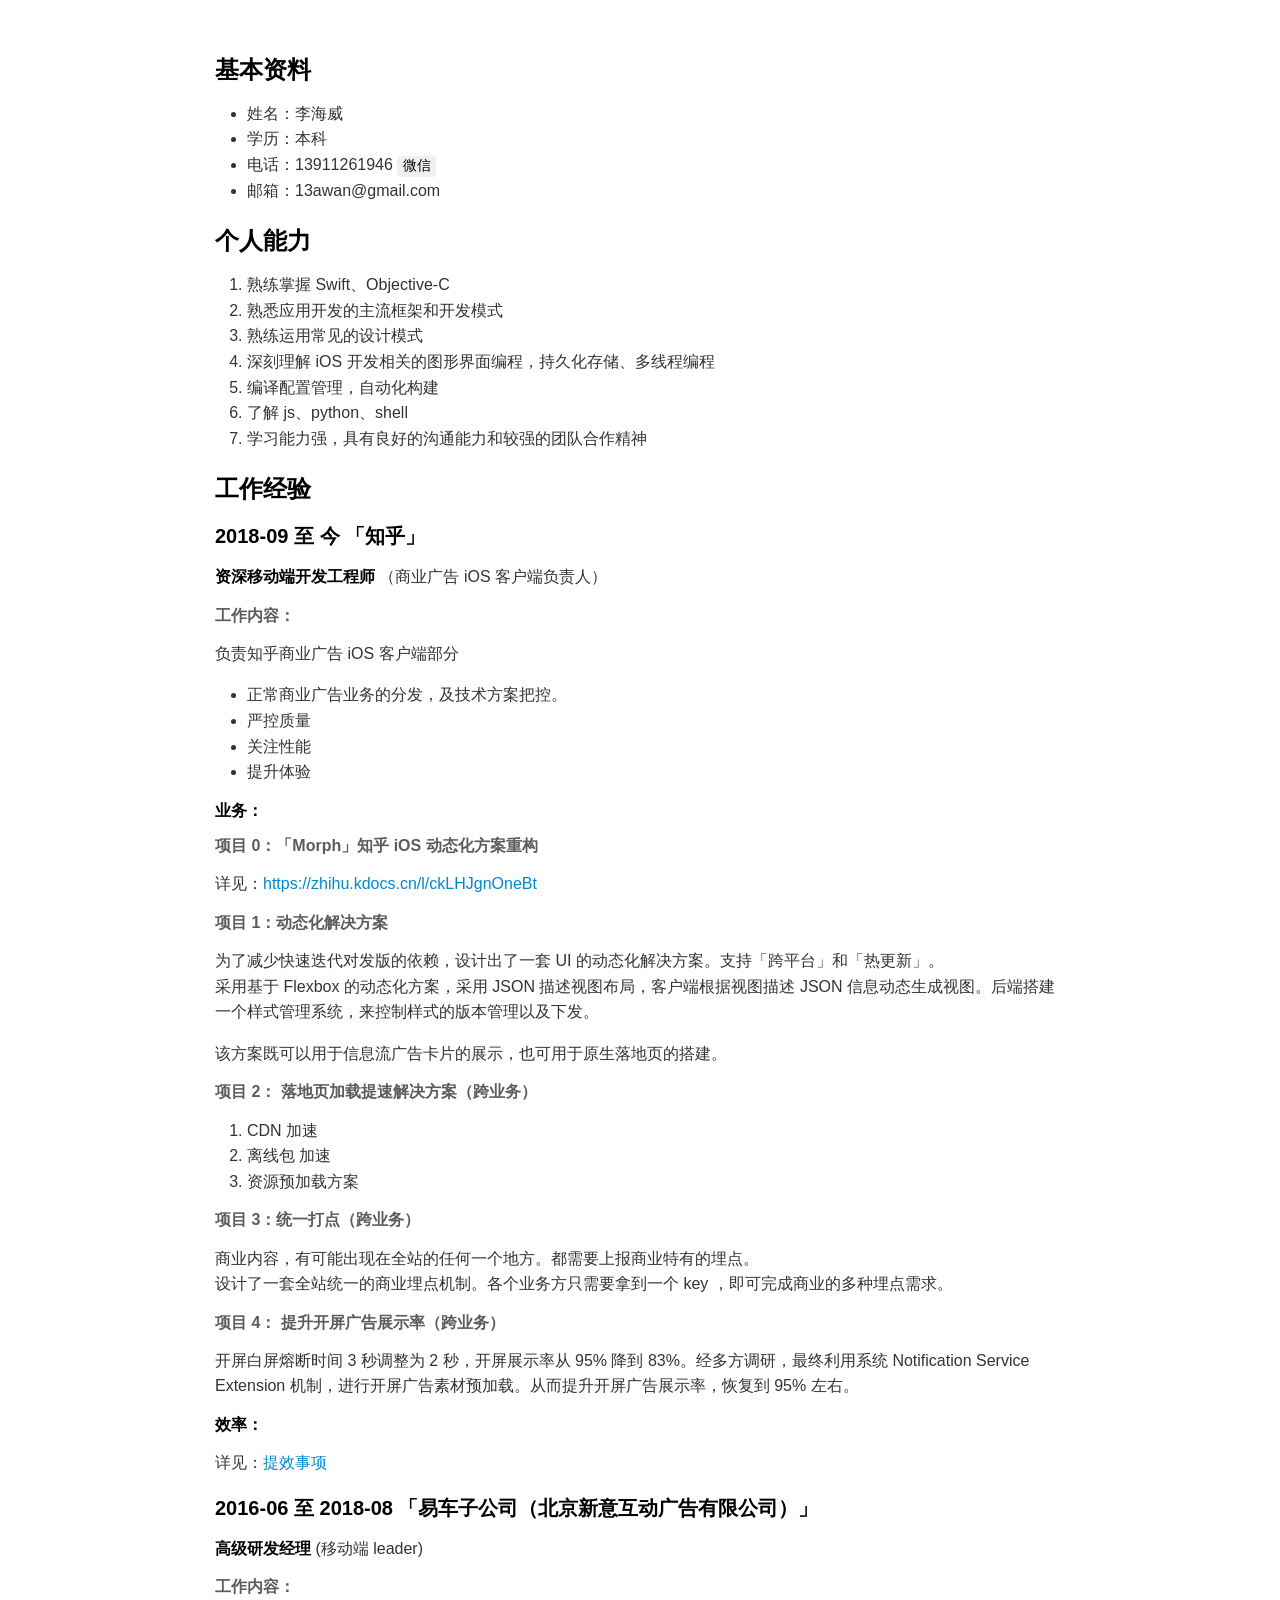
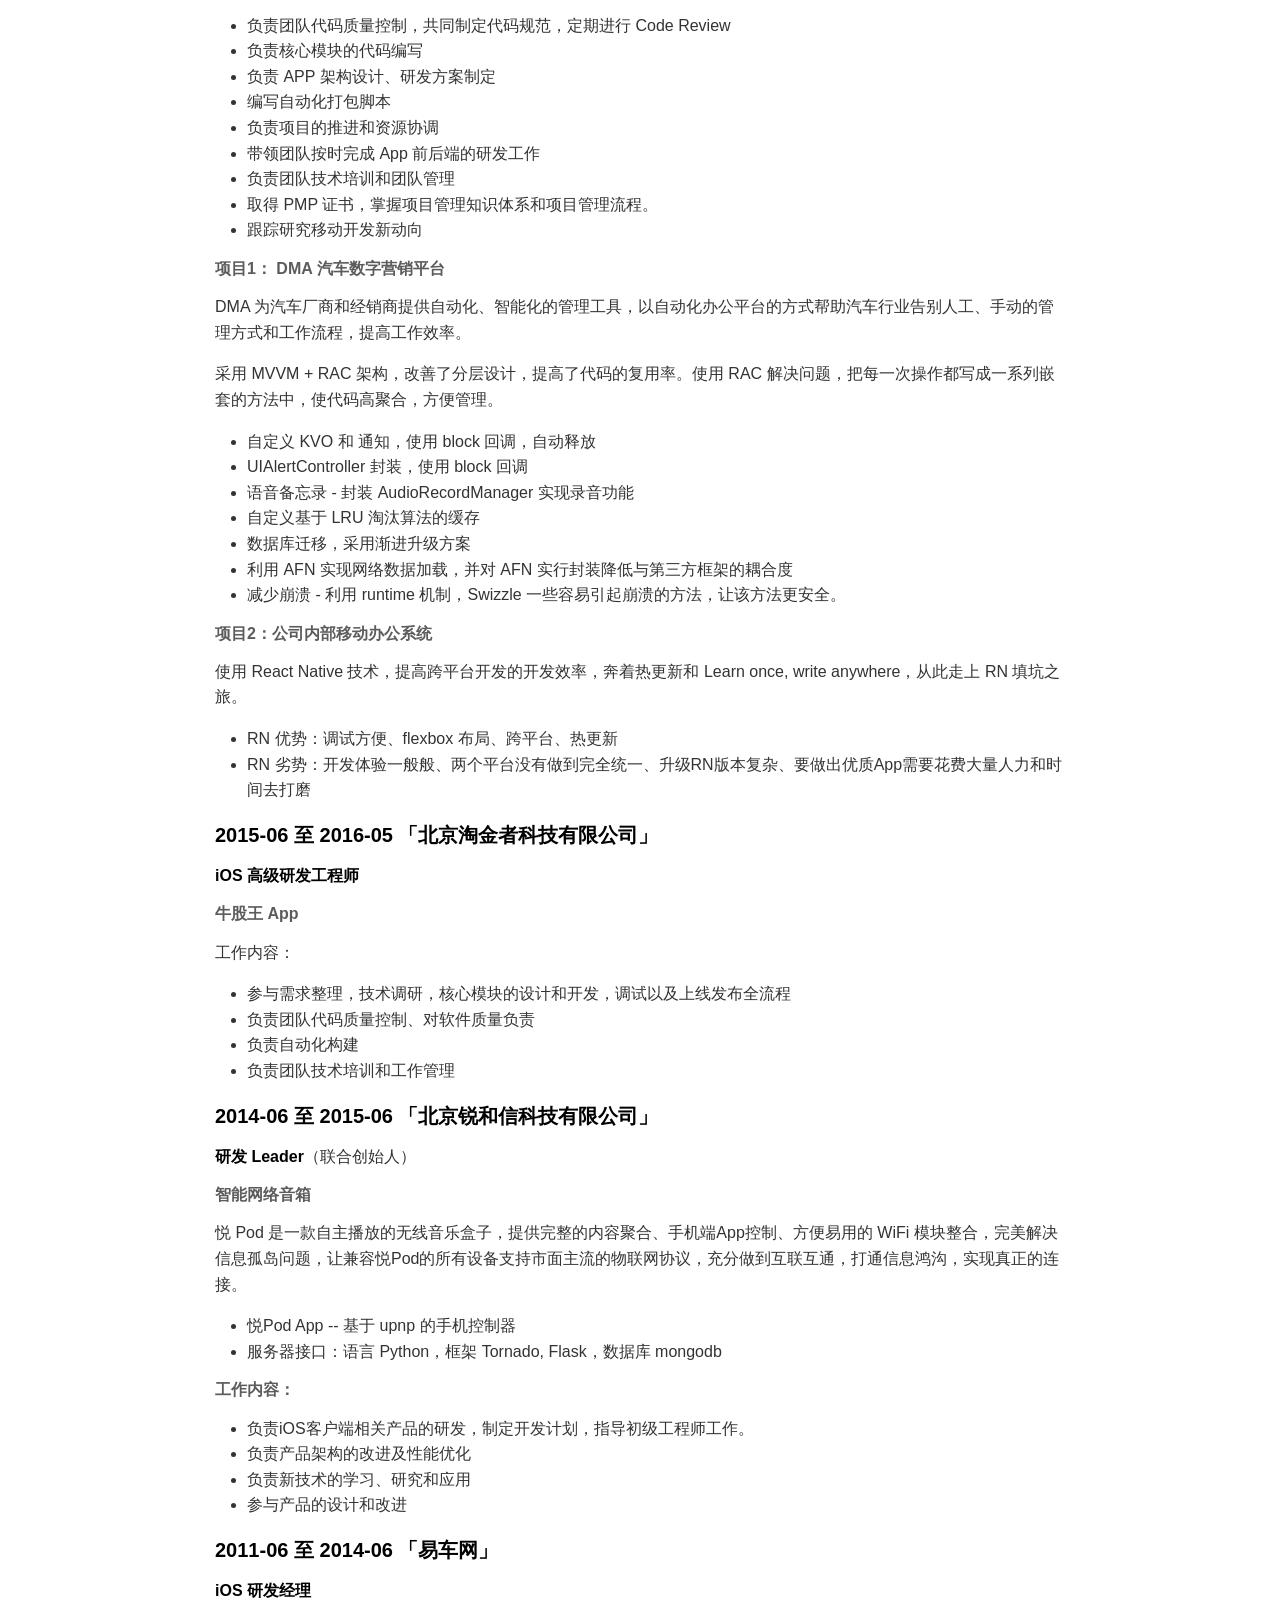
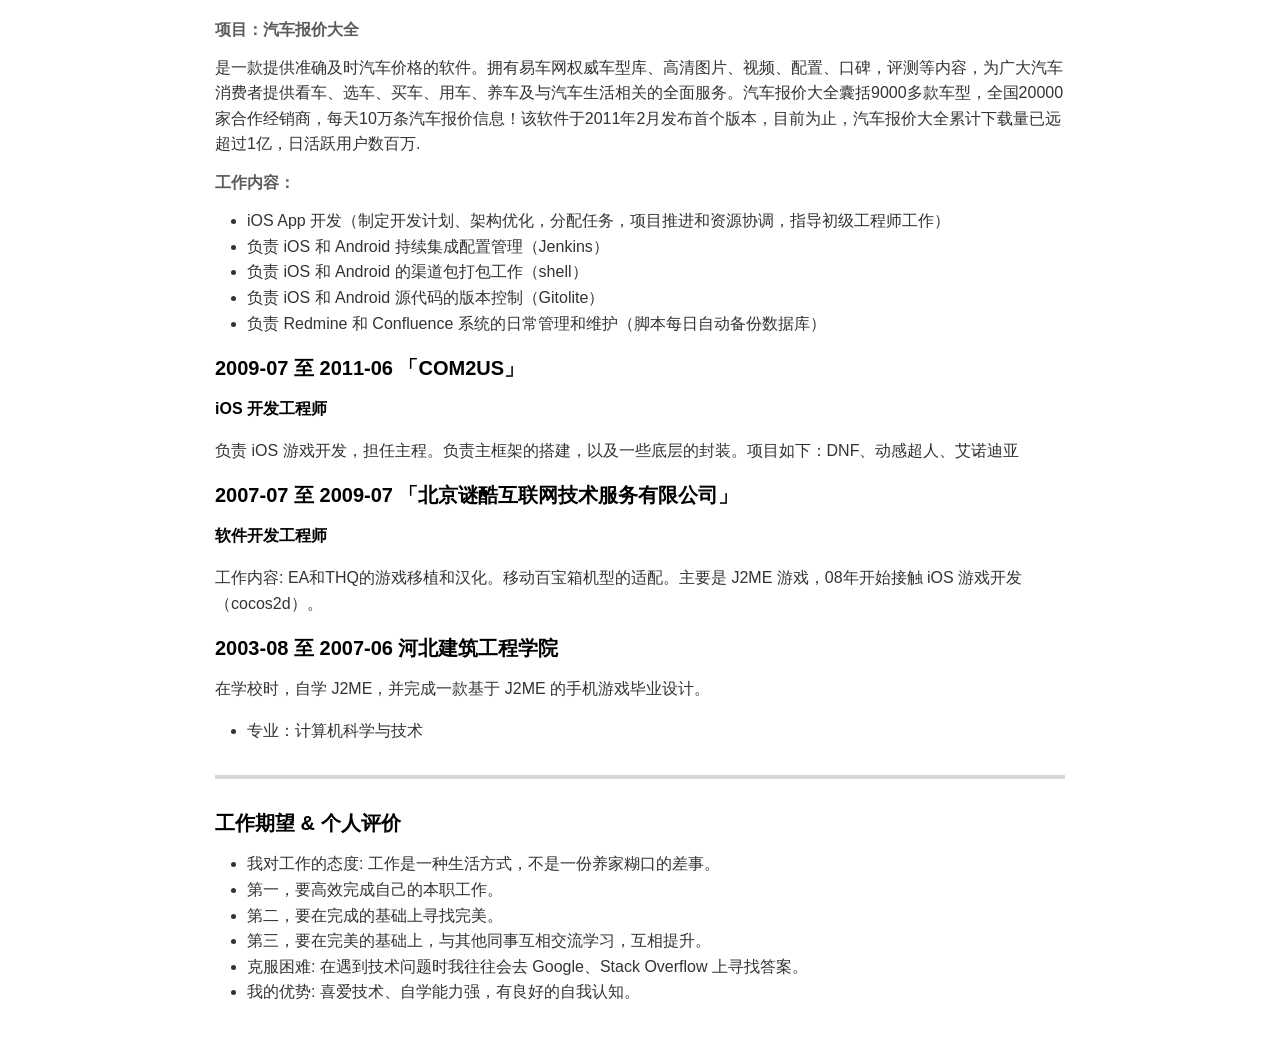
==== lihaiwei.html @ 3e77a92f "resume lihaiwei" ====
<!DOCTYPE html><html><head>
      <title>resume_2025</title>
      <meta charset="utf-8">
      <meta name="viewport" content="width=device-width, initial-scale=1.0">
      
      <link rel="stylesheet" href="file:////Users/wei/.vscode/extensions/shd101wyy.markdown-preview-enhanced-0.8.18/crossnote/dependencies/katex/katex.min.css">
      
      
      
      
      
      <style>
      code[class*=language-],pre[class*=language-]{color:#333;background:0 0;font-family:Consolas,"Liberation Mono",Menlo,Courier,monospace;text-align:left;white-space:pre;word-spacing:normal;word-break:normal;word-wrap:normal;line-height:1.4;-moz-tab-size:8;-o-tab-size:8;tab-size:8;-webkit-hyphens:none;-moz-hyphens:none;-ms-hyphens:none;hyphens:none}pre[class*=language-]{padding:.8em;overflow:auto;border-radius:3px;background:#f5f5f5}:not(pre)>code[class*=language-]{padding:.1em;border-radius:.3em;white-space:normal;background:#f5f5f5}.token.blockquote,.token.comment{color:#969896}.token.cdata{color:#183691}.token.doctype,.token.macro.property,.token.punctuation,.token.variable{color:#333}.token.builtin,.token.important,.token.keyword,.token.operator,.token.rule{color:#a71d5d}.token.attr-value,.token.regex,.token.string,.token.url{color:#183691}.token.atrule,.token.boolean,.token.code,.token.command,.token.constant,.token.entity,.token.number,.token.property,.token.symbol{color:#0086b3}.token.prolog,.token.selector,.token.tag{color:#63a35c}.token.attr-name,.token.class,.token.class-name,.token.function,.token.id,.token.namespace,.token.pseudo-class,.token.pseudo-element,.token.url-reference .token.variable{color:#795da3}.token.entity{cursor:help}.token.title,.token.title .token.punctuation{font-weight:700;color:#1d3e81}.token.list{color:#ed6a43}.token.inserted{background-color:#eaffea;color:#55a532}.token.deleted{background-color:#ffecec;color:#bd2c00}.token.bold{font-weight:700}.token.italic{font-style:italic}.language-json .token.property{color:#183691}.language-markup .token.tag .token.punctuation{color:#333}.language-css .token.function,code.language-css{color:#0086b3}.language-yaml .token.atrule{color:#63a35c}code.language-yaml{color:#183691}.language-ruby .token.function{color:#333}.language-markdown .token.url{color:#795da3}.language-makefile .token.symbol{color:#795da3}.language-makefile .token.variable{color:#183691}.language-makefile .token.builtin{color:#0086b3}.language-bash .token.keyword{color:#0086b3}pre[data-line]{position:relative;padding:1em 0 1em 3em}pre[data-line] .line-highlight-wrapper{position:absolute;top:0;left:0;background-color:transparent;display:block;width:100%}pre[data-line] .line-highlight{position:absolute;left:0;right:0;padding:inherit 0;margin-top:1em;background:hsla(24,20%,50%,.08);background:linear-gradient(to right,hsla(24,20%,50%,.1) 70%,hsla(24,20%,50%,0));pointer-events:none;line-height:inherit;white-space:pre}pre[data-line] .line-highlight:before,pre[data-line] .line-highlight[data-end]:after{content:attr(data-start);position:absolute;top:.4em;left:.6em;min-width:1em;padding:0 .5em;background-color:hsla(24,20%,50%,.4);color:#f4f1ef;font:bold 65%/1.5 sans-serif;text-align:center;vertical-align:.3em;border-radius:999px;text-shadow:none;box-shadow:0 1px #fff}pre[data-line] .line-highlight[data-end]:after{content:attr(data-end);top:auto;bottom:.4em}html body{font-family:'Helvetica Neue',Helvetica,'Segoe UI',Arial,freesans,sans-serif;font-size:16px;line-height:1.6;color:#333;background-color:#fff;overflow:initial;box-sizing:border-box;word-wrap:break-word}html body>:first-child{margin-top:0}html body h1,html body h2,html body h3,html body h4,html body h5,html body h6{line-height:1.2;margin-top:1em;margin-bottom:16px;color:#000}html body h1{font-size:2.25em;font-weight:300;padding-bottom:.3em}html body h2{font-size:1.75em;font-weight:400;padding-bottom:.3em}html body h3{font-size:1.5em;font-weight:500}html body h4{font-size:1.25em;font-weight:600}html body h5{font-size:1.1em;font-weight:600}html body h6{font-size:1em;font-weight:600}html body h1,html body h2,html body h3,html body h4,html body h5{font-weight:600}html body h5{font-size:1em}html body h6{color:#5c5c5c}html body strong{color:#000}html body del{color:#5c5c5c}html body a:not([href]){color:inherit;text-decoration:none}html body a{color:#08c;text-decoration:none}html body a:hover{color:#00a3f5;text-decoration:none}html body img{max-width:100%}html body>p{margin-top:0;margin-bottom:16px;word-wrap:break-word}html body>ol,html body>ul{margin-bottom:16px}html body ol,html body ul{padding-left:2em}html body ol.no-list,html body ul.no-list{padding:0;list-style-type:none}html body ol ol,html body ol ul,html body ul ol,html body ul ul{margin-top:0;margin-bottom:0}html body li{margin-bottom:0}html body li.task-list-item{list-style:none}html body li>p{margin-top:0;margin-bottom:0}html body .task-list-item-checkbox{margin:0 .2em .25em -1.8em;vertical-align:middle}html body .task-list-item-checkbox:hover{cursor:pointer}html body blockquote{margin:16px 0;font-size:inherit;padding:0 15px;color:#5c5c5c;background-color:#f0f0f0;border-left:4px solid #d6d6d6}html body blockquote>:first-child{margin-top:0}html body blockquote>:last-child{margin-bottom:0}html body hr{height:4px;margin:32px 0;background-color:#d6d6d6;border:0 none}html body table{margin:10px 0 15px 0;border-collapse:collapse;border-spacing:0;display:block;width:100%;overflow:auto;word-break:normal;word-break:keep-all}html body table th{font-weight:700;color:#000}html body table td,html body table th{border:1px solid #d6d6d6;padding:6px 13px}html body dl{padding:0}html body dl dt{padding:0;margin-top:16px;font-size:1em;font-style:italic;font-weight:700}html body dl dd{padding:0 16px;margin-bottom:16px}html body code{font-family:Menlo,Monaco,Consolas,'Courier New',monospace;font-size:.85em;color:#000;background-color:#f0f0f0;border-radius:3px;padding:.2em 0}html body code::after,html body code::before{letter-spacing:-.2em;content:'\00a0'}html body pre>code{padding:0;margin:0;word-break:normal;white-space:pre;background:0 0;border:0}html body .highlight{margin-bottom:16px}html body .highlight pre,html body pre{padding:1em;overflow:auto;line-height:1.45;border:#d6d6d6;border-radius:3px}html body .highlight pre{margin-bottom:0;word-break:normal}html body pre code,html body pre tt{display:inline;max-width:initial;padding:0;margin:0;overflow:initial;line-height:inherit;word-wrap:normal;background-color:transparent;border:0}html body pre code:after,html body pre code:before,html body pre tt:after,html body pre tt:before{content:normal}html body blockquote,html body dl,html body ol,html body p,html body pre,html body ul{margin-top:0;margin-bottom:16px}html body kbd{color:#000;border:1px solid #d6d6d6;border-bottom:2px solid #c7c7c7;padding:2px 4px;background-color:#f0f0f0;border-radius:3px}@media print{html body{background-color:#fff}html body h1,html body h2,html body h3,html body h4,html body h5,html body h6{color:#000;page-break-after:avoid}html body blockquote{color:#5c5c5c}html body pre{page-break-inside:avoid}html body table{display:table}html body img{display:block;max-width:100%;max-height:100%}html body code,html body pre{word-wrap:break-word;white-space:pre}}.markdown-preview{width:100%;height:100%;box-sizing:border-box}.markdown-preview ul{list-style:disc}.markdown-preview ul ul{list-style:circle}.markdown-preview ul ul ul{list-style:square}.markdown-preview ol{list-style:decimal}.markdown-preview ol ol,.markdown-preview ul ol{list-style-type:lower-roman}.markdown-preview ol ol ol,.markdown-preview ol ul ol,.markdown-preview ul ol ol,.markdown-preview ul ul ol{list-style-type:lower-alpha}.markdown-preview .newpage,.markdown-preview .pagebreak{page-break-before:always}.markdown-preview pre.line-numbers{position:relative;padding-left:3.8em;counter-reset:linenumber}.markdown-preview pre.line-numbers>code{position:relative}.markdown-preview pre.line-numbers .line-numbers-rows{position:absolute;pointer-events:none;top:1em;font-size:100%;left:0;width:3em;letter-spacing:-1px;border-right:1px solid #999;-webkit-user-select:none;-moz-user-select:none;-ms-user-select:none;user-select:none}.markdown-preview pre.line-numbers .line-numbers-rows>span{pointer-events:none;display:block;counter-increment:linenumber}.markdown-preview pre.line-numbers .line-numbers-rows>span:before{content:counter(linenumber);color:#999;display:block;padding-right:.8em;text-align:right}.markdown-preview .mathjax-exps .MathJax_Display{text-align:center!important}.markdown-preview:not([data-for=preview]) .code-chunk .code-chunk-btn-group{display:none}.markdown-preview:not([data-for=preview]) .code-chunk .status{display:none}.markdown-preview:not([data-for=preview]) .code-chunk .output-div{margin-bottom:16px}.markdown-preview .md-toc{padding:0}.markdown-preview .md-toc .md-toc-link-wrapper .md-toc-link{display:inline;padding:.25rem 0}.markdown-preview .md-toc .md-toc-link-wrapper .md-toc-link div,.markdown-preview .md-toc .md-toc-link-wrapper .md-toc-link p{display:inline}.markdown-preview .md-toc .md-toc-link-wrapper.highlighted .md-toc-link{font-weight:800}.scrollbar-style::-webkit-scrollbar{width:8px}.scrollbar-style::-webkit-scrollbar-track{border-radius:10px;background-color:transparent}.scrollbar-style::-webkit-scrollbar-thumb{border-radius:5px;background-color:rgba(150,150,150,.66);border:4px solid rgba(150,150,150,.66);background-clip:content-box}html body[for=html-export]:not([data-presentation-mode]){position:relative;width:100%;height:100%;top:0;left:0;margin:0;padding:0;overflow:auto}html body[for=html-export]:not([data-presentation-mode]) .markdown-preview{position:relative;top:0;min-height:100vh}@media screen and (min-width:914px){html body[for=html-export]:not([data-presentation-mode]) .markdown-preview{padding:2em calc(50% - 457px + 2em)}}@media screen and (max-width:914px){html body[for=html-export]:not([data-presentation-mode]) .markdown-preview{padding:2em}}@media screen and (max-width:450px){html body[for=html-export]:not([data-presentation-mode]) .markdown-preview{font-size:14px!important;padding:1em}}@media print{html body[for=html-export]:not([data-presentation-mode]) #sidebar-toc-btn{display:none}}html body[for=html-export]:not([data-presentation-mode]) #sidebar-toc-btn{position:fixed;bottom:8px;left:8px;font-size:28px;cursor:pointer;color:inherit;z-index:99;width:32px;text-align:center;opacity:.4}html body[for=html-export]:not([data-presentation-mode])[html-show-sidebar-toc] #sidebar-toc-btn{opacity:1}html body[for=html-export]:not([data-presentation-mode])[html-show-sidebar-toc] .md-sidebar-toc{position:fixed;top:0;left:0;width:300px;height:100%;padding:32px 0 48px 0;font-size:14px;box-shadow:0 0 4px rgba(150,150,150,.33);box-sizing:border-box;overflow:auto;background-color:inherit}html body[for=html-export]:not([data-presentation-mode])[html-show-sidebar-toc] .md-sidebar-toc::-webkit-scrollbar{width:8px}html body[for=html-export]:not([data-presentation-mode])[html-show-sidebar-toc] .md-sidebar-toc::-webkit-scrollbar-track{border-radius:10px;background-color:transparent}html body[for=html-export]:not([data-presentation-mode])[html-show-sidebar-toc] .md-sidebar-toc::-webkit-scrollbar-thumb{border-radius:5px;background-color:rgba(150,150,150,.66);border:4px solid rgba(150,150,150,.66);background-clip:content-box}html body[for=html-export]:not([data-presentation-mode])[html-show-sidebar-toc] .md-sidebar-toc a{text-decoration:none}html body[for=html-export]:not([data-presentation-mode])[html-show-sidebar-toc] .md-sidebar-toc .md-toc{padding:0 16px}html body[for=html-export]:not([data-presentation-mode])[html-show-sidebar-toc] .md-sidebar-toc .md-toc .md-toc-link-wrapper .md-toc-link{display:inline;padding:.25rem 0}html body[for=html-export]:not([data-presentation-mode])[html-show-sidebar-toc] .md-sidebar-toc .md-toc .md-toc-link-wrapper .md-toc-link div,html body[for=html-export]:not([data-presentation-mode])[html-show-sidebar-toc] .md-sidebar-toc .md-toc .md-toc-link-wrapper .md-toc-link p{display:inline}html body[for=html-export]:not([data-presentation-mode])[html-show-sidebar-toc] .md-sidebar-toc .md-toc .md-toc-link-wrapper.highlighted .md-toc-link{font-weight:800}html body[for=html-export]:not([data-presentation-mode])[html-show-sidebar-toc] .markdown-preview{left:300px;width:calc(100% - 300px);padding:2em calc(50% - 457px - 300px / 2);margin:0;box-sizing:border-box}@media screen and (max-width:1274px){html body[for=html-export]:not([data-presentation-mode])[html-show-sidebar-toc] .markdown-preview{padding:2em}}@media screen and (max-width:450px){html body[for=html-export]:not([data-presentation-mode])[html-show-sidebar-toc] .markdown-preview{width:100%}}html body[for=html-export]:not([data-presentation-mode]):not([html-show-sidebar-toc]) .markdown-preview{left:50%;transform:translateX(-50%)}html body[for=html-export]:not([data-presentation-mode]):not([html-show-sidebar-toc]) .md-sidebar-toc{display:none}
/* Please visit the URL below for more information: */
/*   https://shd101wyy.github.io/markdown-preview-enhanced/#/customize-css */

      </style>
      <!-- The content below will be included at the end of the <head> element. --><script type="text/javascript">
  document.addEventListener("DOMContentLoaded", function () {
    // your code here
  });
</script></head><body for="html-export">
    
    
      <div class="crossnote markdown-preview  ">
      
<h3 id="基本资料">基本资料 </h3>
<ul>
<li>姓名：李海威</li>
<li>学历：本科</li>
<li>电话：13911261946 <code>微信</code></li>
<li>邮箱：13awan@gmail.com</li>
</ul>
<h3 id="个人能力">个人能力 </h3>
<ol>
<li>熟练掌握 Swift、Objective-C</li>
<li>熟悉应用开发的主流框架和开发模式</li>
<li>熟练运用常见的设计模式</li>
<li>深刻理解 iOS 开发相关的图形界面编程，持久化存储、多线程编程</li>
<li>编译配置管理，自动化构建</li>
<li>了解 js、python、shell</li>
<li>学习能力强，具有良好的沟通能力和较强的团队合作精神</li>
</ol>
<h3 id="工作经验">工作经验 </h3>
<h4 id="2018-09-至-今-知乎">2018-09 至 今 「知乎」 </h4>
<p><strong>资深移动端开发工程师</strong> （商业广告 iOS 客户端负责人）</p>
<h6 id="工作内容">工作内容： </h6>
<p>负责知乎商业广告 iOS 客户端部分</p>
<ul>
<li>正常商业广告业务的分发，及技术方案把控。</li>
<li>严控质量</li>
<li>关注性能</li>
<li>提升体验</li>
</ul>
<h5 id="业务">业务： </h5>
<h6 id="项目-0morph知乎-ios-动态化方案重构">项目 0：「Morph」知乎 iOS 动态化方案重构 </h6>
<p>详见：<a href="https://zhihu.kdocs.cn/l/ckLHJgnOneBt">https://zhihu.kdocs.cn/l/ckLHJgnOneBt</a></p>
<h6 id="项目-1动态化解决方案">项目 1：动态化解决方案 </h6>
<p>为了减少快速迭代对发版的依赖，设计出了一套 UI 的动态化解决方案。支持「跨平台」和「热更新」。<br>
采用基于 Flexbox 的动态化方案，采用 JSON 描述视图布局，客户端根据视图描述 JSON 信息动态生成视图。后端搭建一个样式管理系统，来控制样式的版本管理以及下发。</p>
<p>该方案既可以用于信息流广告卡片的展示，也可用于原生落地页的搭建。</p>
<h6 id="项目-2-落地页加载提速解决方案跨业务">项目 2： 落地页加载提速解决方案（跨业务） </h6>
<ol>
<li>CDN 加速</li>
<li>离线包 加速</li>
<li>资源预加载方案</li>
</ol>
<h6 id="项目-3统一打点跨业务">项目 3：统一打点（跨业务） </h6>
<p>商业内容，有可能出现在全站的任何一个地方。都需要上报商业特有的埋点。<br>
设计了一套全站统一的商业埋点机制。各个业务方只需要拿到一个 key ，即可完成商业的多种埋点需求。</p>
<h6 id="项目-4-提升开屏广告展示率跨业务">项目 4： 提升开屏广告展示率（跨业务） </h6>
<p>开屏白屏熔断时间 3 秒调整为 2 秒，开屏展示率从 95% 降到 83%。经多方调研，最终利用系统 Notification Service Extension 机制，进行开屏广告素材预加载。从而提升开屏广告展示率，恢复到 95% 左右。</p>
<h5 id="效率">效率： </h5>
<p>详见：<a href="https://wiki.in.zhihu.com/pages/viewpage.action?pageId=382095313">提效事项</a></p>
<h4 id="2016-06-至-2018-08-易车子公司北京新意互动广告有限公司">2016-06 至 2018-08 「易车子公司（北京新意互动广告有限公司）」 </h4>
<p><strong>高级研发经理</strong> (移动端 leader)</p>
<h6 id="工作内容-1">工作内容： </h6>
<ul>
<li>负责团队代码质量控制，共同制定代码规范，定期进行 Code Review</li>
<li>负责核心模块的代码编写</li>
<li>负责 APP 架构设计、研发方案制定</li>
<li>编写自动化打包脚本</li>
<li>负责项目的推进和资源协调</li>
<li>带领团队按时完成 App 前后端的研发工作</li>
<li>负责团队技术培训和团队管理</li>
<li>取得 PMP 证书，掌握项目管理知识体系和项目管理流程。</li>
<li>跟踪研究移动开发新动向</li>
</ul>
<h6 id="项目1-dma-汽车数字营销平台">项目1： DMA 汽车数字营销平台 </h6>
<p>DMA 为汽车厂商和经销商提供自动化、智能化的管理工具，以自动化办公平台的方式帮助汽车行业告别人工、手动的管理方式和工作流程，提高工作效率。</p>
<p>采用 MVVM + RAC 架构，改善了分层设计，提高了代码的复用率。使用 RAC 解决问题，把每一次操作都写成一系列嵌套的方法中，使代码高聚合，方便管理。</p>
<ul>
<li>自定义 KVO 和 通知，使用 block 回调，自动释放</li>
<li>UIAlertController 封装，使用 block 回调</li>
<li>语音备忘录 - 封装 AudioRecordManager 实现录音功能</li>
<li>自定义基于 LRU 淘汰算法的缓存</li>
<li>数据库迁移，采用渐进升级方案</li>
<li>利用 AFN 实现网络数据加载，并对 AFN 实行封装降低与第三方框架的耦合度</li>
<li>减少崩溃 - 利用 runtime 机制，Swizzle 一些容易引起崩溃的方法，让该方法更安全。</li>
</ul>
<h6 id="项目2公司内部移动办公系统">项目2：公司内部移动办公系统 </h6>
<p>使用 React Native 技术，提高跨平台开发的开发效率，奔着热更新和 Learn once, write anywhere，从此走上 RN 填坑之旅。</p>
<ul>
<li>RN 优势：调试方便、flexbox 布局、跨平台、热更新</li>
<li>RN 劣势：开发体验一般般、两个平台没有做到完全统一、升级RN版本复杂、要做出优质App需要花费大量人力和时间去打磨</li>
</ul>
<h4 id="2015-06-至-2016-05-北京淘金者科技有限公司">2015-06 至 2016-05 「北京淘金者科技有限公司」 </h4>
<p><strong>iOS 高级研发工程师</strong></p>
<h6 id="牛股王-app">牛股王 App </h6>
<p>工作内容：</p>
<ul>
<li>参与需求整理，技术调研，核心模块的设计和开发，调试以及上线发布全流程</li>
<li>负责团队代码质量控制、对软件质量负责</li>
<li>负责自动化构建</li>
<li>负责团队技术培训和工作管理</li>
</ul>
<h4 id="2014-06-至-2015-06-北京锐和信科技有限公司">2014-06 至 2015-06 「北京锐和信科技有限公司」 </h4>
<p><strong>研发 Leader</strong>（联合创始人）</p>
<h6 id="智能网络音箱">智能网络音箱 </h6>
<p>悦 Pod 是一款自主播放的无线音乐盒子，提供完整的内容聚合、手机端App控制、方便易用的 WiFi 模块整合，完美解决信息孤岛问题，让兼容悦Pod的所有设备支持市面主流的物联网协议，充分做到互联互通，打通信息鸿沟，实现真正的连接。</p>
<ul>
<li>悦Pod App -- 基于 upnp 的手机控制器</li>
<li>服务器接口：语言 Python，框架 Tornado, Flask，数据库 mongodb</li>
</ul>
<h6 id="工作内容-2">工作内容： </h6>
<ul>
<li>负责iOS客户端相关产品的研发，制定开发计划，指导初级工程师工作。</li>
<li>负责产品架构的改进及性能优化</li>
<li>负责新技术的学习、研究和应用</li>
<li>参与产品的设计和改进</li>
</ul>
<h4 id="2011-06-至-2014-06-易车网">2011-06 至 2014-06 「易车网」 </h4>
<p><strong>iOS 研发经理</strong></p>
<h6 id="项目汽车报价大全">项目：汽车报价大全 </h6>
<p>是一款提供准确及时汽车价格的软件。拥有易车网权威车型库、高清图片、视频、配置、口碑，评测等内容，为广大汽车消费者提供看车、选车、买车、用车、养车及与汽车生活相关的全面服务。汽车报价大全囊括9000多款车型，全国20000家合作经销商，每天10万条汽车报价信息！该软件于2011年2月发布首个版本，目前为止，汽车报价大全累计下载量已远超过1亿，日活跃用户数百万.</p>
<h6 id="工作内容-3">工作内容： </h6>
<ul>
<li>iOS App 开发（制定开发计划、架构优化，分配任务，项目推进和资源协调，指导初级工程师工作）</li>
<li>负责 iOS 和 Android 持续集成配置管理（Jenkins）</li>
<li>负责 iOS 和 Android 的渠道包打包工作（shell）</li>
<li>负责 iOS 和 Android 源代码的版本控制（Gitolite）</li>
<li>负责 Redmine 和 Confluence 系统的日常管理和维护（脚本每日自动备份数据库）</li>
</ul>
<h4 id="2009-07-至-2011-06-com2us">2009-07 至 2011-06 「COM2US」 </h4>
<p><strong>iOS 开发工程师</strong></p>
<p>负责 iOS 游戏开发，担任主程。负责主框架的搭建，以及一些底层的封装。项目如下：DNF、动感超人、艾诺迪亚</p>
<h4 id="2007-07-至-2009-07-北京谜酷互联网技术服务有限公司">2007-07 至 2009-07 「北京谜酷互联网技术服务有限公司」 </h4>
<p><strong>软件开发工程师</strong></p>
<p>工作内容: EA和THQ的游戏移植和汉化。移动百宝箱机型的适配。主要是 J2ME 游戏，08年开始接触 iOS 游戏开发（cocos2d）。</p>
<h4 id="2003-08-至-2007-06-河北建筑工程学院">2003-08 至 2007-06 河北建筑工程学院 </h4>
<p>在学校时，自学 J2ME，并完成一款基于 J2ME 的手机游戏毕业设计。</p>
<ul>
<li>专业：计算机科学与技术</li>
</ul>
<hr>
<h4 id="工作期望--个人评价">工作期望 &amp; 个人评价 </h4>
<ul>
<li>我对工作的态度: 工作是一种生活方式，不是一份养家糊口的差事。</li>
<li>第一，要高效完成自己的本职工作。</li>
<li>第二，要在完成的基础上寻找完美。</li>
<li>第三，要在完美的基础上，与其他同事互相交流学习，互相提升。</li>
<li>克服困难: 在遇到技术问题时我往往会去 Google、Stack Overflow 上寻找答案。</li>
<li>我的优势: 喜爱技术、自学能力强，有良好的自我认知。</li>
</ul>

      </div>
      
      
    
    
    
    
    
    
  
    </body></html>
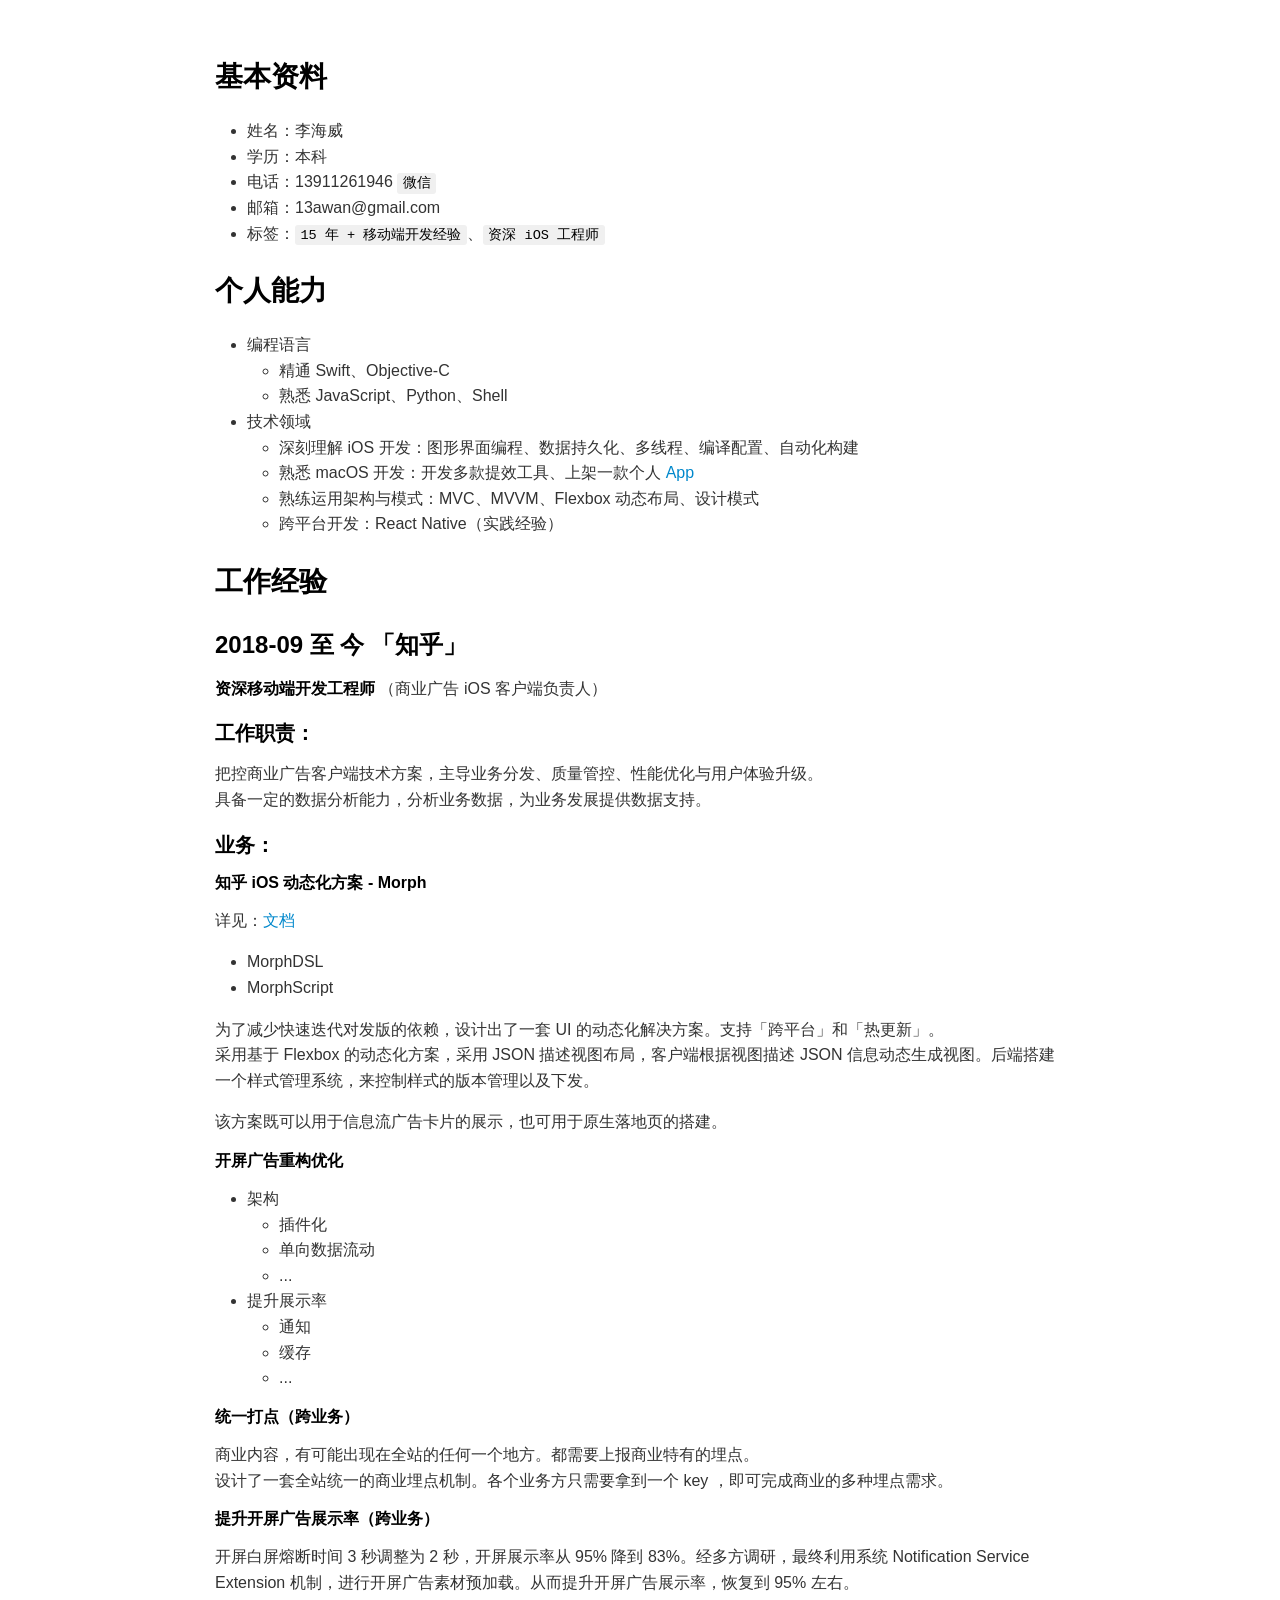
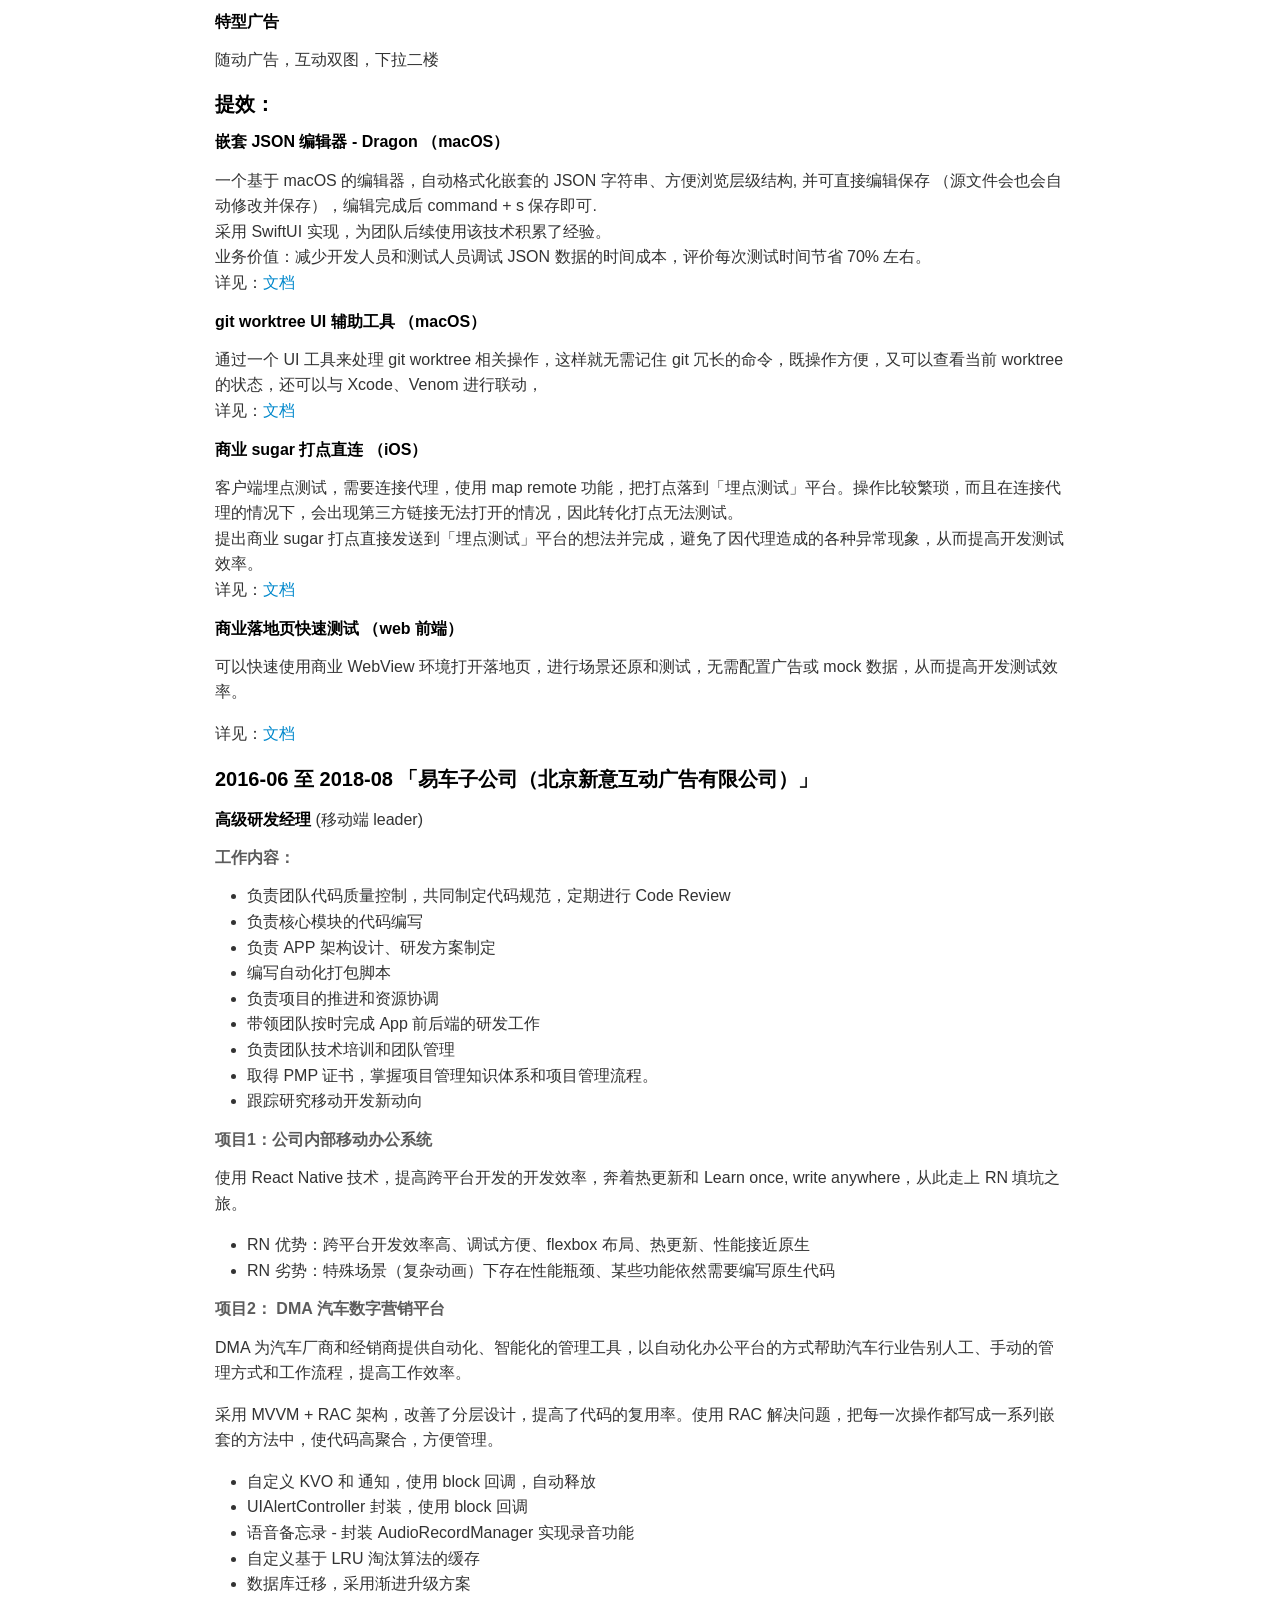
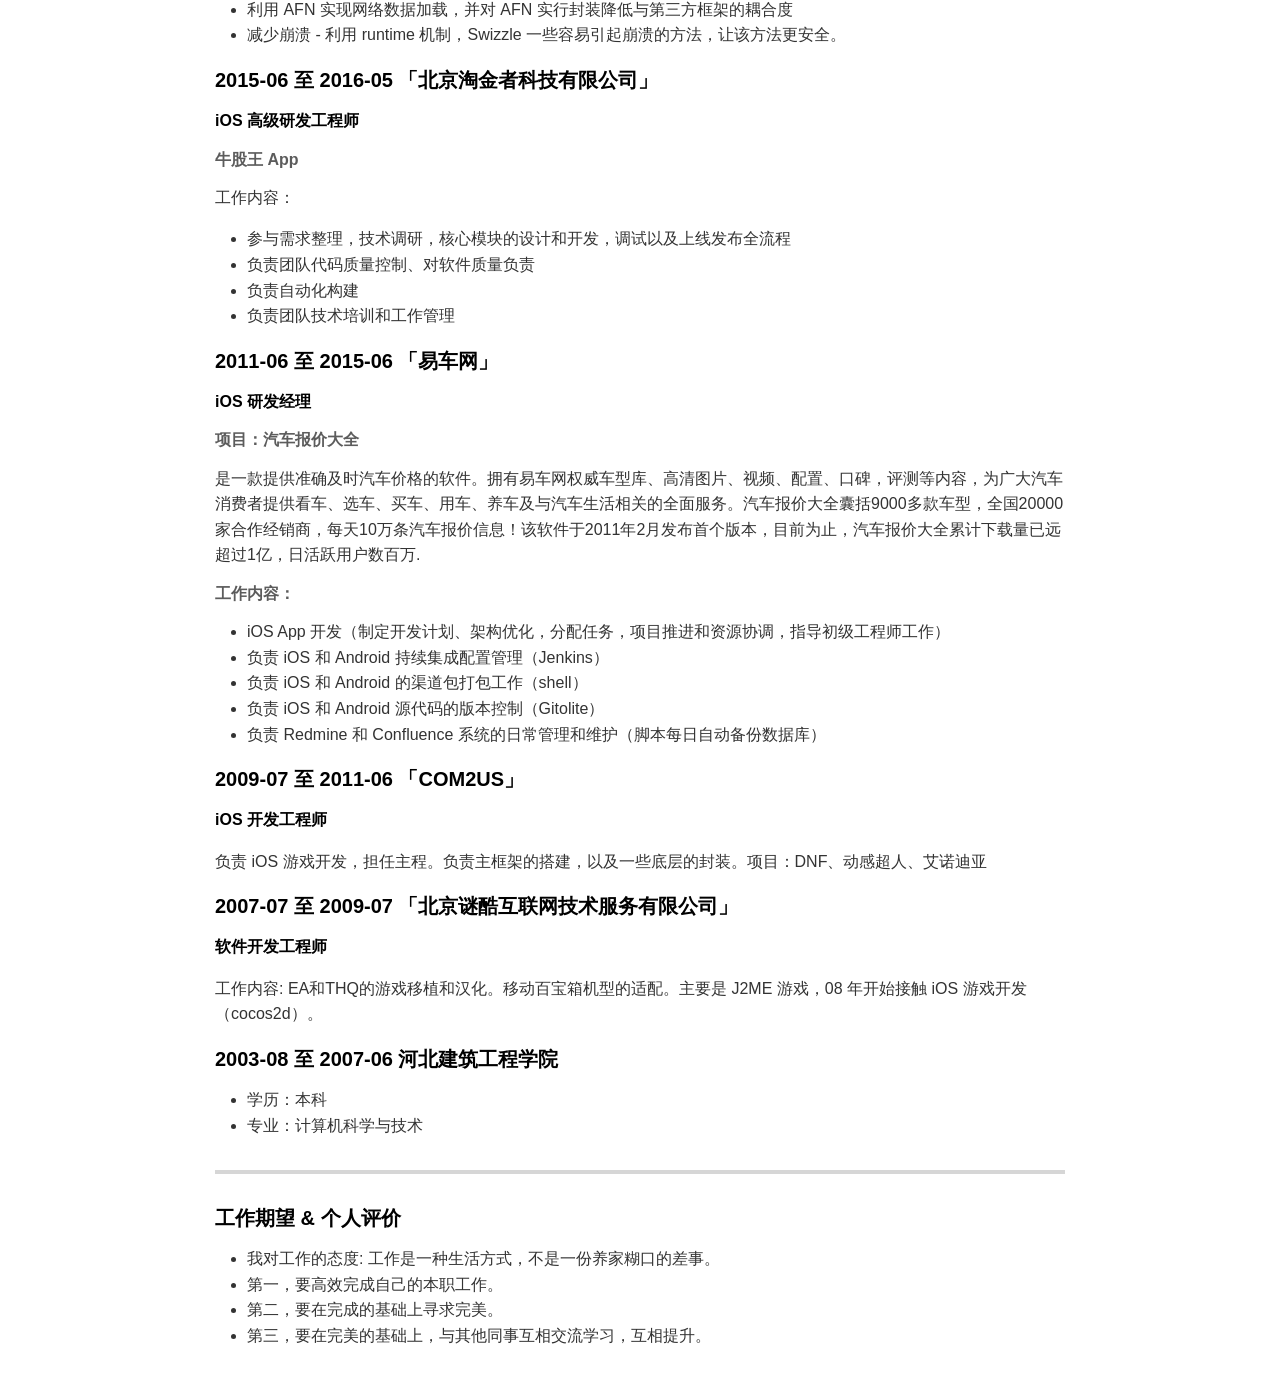
==== commit 41abeec1: "." ====
--- a/lihaiwei.html
+++ b/lihaiwei.html
@@ -24,57 +24,94 @@
     
       <div class="crossnote markdown-preview  ">
       
-<h3 id="基本资料">基本资料 </h3>
+<h2 id="基本资料">基本资料 </h2>
 <ul>
 <li>姓名：李海威</li>
 <li>学历：本科</li>
 <li>电话：13911261946 <code>微信</code></li>
 <li>邮箱：13awan@gmail.com</li>
+<li>标签：<code>15 年 + 移动端开发经验</code>、<code>资深 iOS 工程师</code></li>
 </ul>
-<h3 id="个人能力">个人能力 </h3>
-<ol>
-<li>熟练掌握 Swift、Objective-C</li>
-<li>熟悉应用开发的主流框架和开发模式</li>
-<li>熟练运用常见的设计模式</li>
-<li>深刻理解 iOS 开发相关的图形界面编程，持久化存储、多线程编程</li>
-<li>编译配置管理，自动化构建</li>
-<li>了解 js、python、shell</li>
-<li>学习能力强，具有良好的沟通能力和较强的团队合作精神</li>
-</ol>
-<h3 id="工作经验">工作经验 </h3>
-<h4 id="2018-09-至-今-知乎">2018-09 至 今 「知乎」 </h4>
+<h2 id="个人能力">个人能力 </h2>
+<ul>
+<li>编程语言
+<ul>
+<li>精通 Swift、Objective-C</li>
+<li>熟悉 JavaScript、Python、Shell</li>
+</ul>
+</li>
+<li>技术领域
+<ul>
+<li>深刻理解 iOS 开发：图形界面编程、数据持久化、多线程、编译配置、自动化构建</li>
+<li>熟悉 macOS 开发：开发多款提效工具、上架一款个人 <a href="https://apps.apple.com/cn/app/vpaste/id6444913968?mt=12">App</a></li>
+<li>熟练运用架构与模式：MVC、MVVM、Flexbox 动态布局、设计模式</li>
+<li>跨平台开发：React Native（实践经验）</li>
+</ul>
+</li>
+</ul>
+<h2 id="工作经验">工作经验 </h2>
+<h3 id="2018-09-至-今-知乎">2018-09 至 今 「知乎」 </h3>
 <p><strong>资深移动端开发工程师</strong> （商业广告 iOS 客户端负责人）</p>
-<h6 id="工作内容">工作内容： </h6>
-<p>负责知乎商业广告 iOS 客户端部分</p>
+<h4 id="工作职责">工作职责： </h4>
+<p>把控商业广告客户端技术方案，主导业务分发、质量管控、性能优化与用户体验升级。<br>
+具备一定的数据分析能力，分析业务数据，为业务发展提供数据支持。</p>
+<h4 id="业务">业务： </h4>
+<h5 id="知乎-ios-动态化方案---morph">知乎 iOS 动态化方案 - Morph </h5>
+<p>详见：<a href="https://zhihu.kdocs.cn/l/ckLHJgnOneBt">文档</a></p>
 <ul>
-<li>正常商业广告业务的分发，及技术方案把控。</li>
-<li>严控质量</li>
-<li>关注性能</li>
-<li>提升体验</li>
+<li>
+<p>MorphDSL</p>
+</li>
+<li>
+<p>MorphScript</p>
+</li>
 </ul>
-<h5 id="业务">业务： </h5>
-<h6 id="项目-0morph知乎-ios-动态化方案重构">项目 0：「Morph」知乎 iOS 动态化方案重构 </h6>
-<p>详见：<a href="https://zhihu.kdocs.cn/l/ckLHJgnOneBt">https://zhihu.kdocs.cn/l/ckLHJgnOneBt</a></p>
-<h6 id="项目-1动态化解决方案">项目 1：动态化解决方案 </h6>
 <p>为了减少快速迭代对发版的依赖，设计出了一套 UI 的动态化解决方案。支持「跨平台」和「热更新」。<br>
 采用基于 Flexbox 的动态化方案，采用 JSON 描述视图布局，客户端根据视图描述 JSON 信息动态生成视图。后端搭建一个样式管理系统，来控制样式的版本管理以及下发。</p>
 <p>该方案既可以用于信息流广告卡片的展示，也可用于原生落地页的搭建。</p>
-<h6 id="项目-2-落地页加载提速解决方案跨业务">项目 2： 落地页加载提速解决方案（跨业务） </h6>
-<ol>
-<li>CDN 加速</li>
-<li>离线包 加速</li>
-<li>资源预加载方案</li>
-</ol>
-<h6 id="项目-3统一打点跨业务">项目 3：统一打点（跨业务） </h6>
+<h5 id="开屏广告重构优化">开屏广告重构优化 </h5>
+<ul>
+<li>架构
+<ul>
+<li>插件化</li>
+<li>单向数据流动</li>
+<li>...</li>
+</ul>
+</li>
+<li>提升展示率
+<ul>
+<li>通知</li>
+<li>缓存</li>
+<li>...</li>
+</ul>
+</li>
+</ul>
+<h5 id="统一打点跨业务">统一打点（跨业务） </h5>
 <p>商业内容，有可能出现在全站的任何一个地方。都需要上报商业特有的埋点。<br>
 设计了一套全站统一的商业埋点机制。各个业务方只需要拿到一个 key ，即可完成商业的多种埋点需求。</p>
-<h6 id="项目-4-提升开屏广告展示率跨业务">项目 4： 提升开屏广告展示率（跨业务） </h6>
+<h5 id="提升开屏广告展示率跨业务">提升开屏广告展示率（跨业务） </h5>
 <p>开屏白屏熔断时间 3 秒调整为 2 秒，开屏展示率从 95% 降到 83%。经多方调研，最终利用系统 Notification Service Extension 机制，进行开屏广告素材预加载。从而提升开屏广告展示率，恢复到 95% 左右。</p>
-<h5 id="效率">效率： </h5>
-<p>详见：<a href="https://wiki.in.zhihu.com/pages/viewpage.action?pageId=382095313">提效事项</a></p>
+<h5 id="特型广告">特型广告 </h5>
+<p>随动广告，互动双图，下拉二楼</p>
+<h4 id="提效">提效： </h4>
+<h5 id="嵌套-json-编辑器---dragon-macos">嵌套 JSON 编辑器 - Dragon （macOS） </h5>
+<p>一个基于 macOS 的编辑器，自动格式化嵌套的 JSON 字符串、方便浏览层级结构, 并可直接编辑保存 （源文件会也会自动修改并保存），编辑完成后 command + s 保存即可.<br>
+采用 SwiftUI 实现，为团队后续使用该技术积累了经验。<br>
+业务价值：减少开发人员和测试人员调试 JSON 数据的时间成本，评价每次测试时间节省 70% 左右。<br>
+详见：<a href="https://zhihu.kdocs.cn/l/caFLFsRMi8ix">文档</a></p>
+<h5 id="git-worktree-ui-辅助工具-macos">git worktree UI 辅助工具 （macOS） </h5>
+<p>通过一个 UI 工具来处理 git worktree 相关操作，这样就无需记住 git 冗长的命令，既操作方便，又可以查看当前 worktree 的状态，还可以与 Xcode、Venom 进行联动，<br>
+详见：<a href="https://wiki.in.zhihu.com/pages/viewpage.action?pageId=382081553">文档</a></p>
+<h5 id="商业-sugar-打点直连-ios">商业 sugar 打点直连 （iOS） </h5>
+<p>客户端埋点测试，需要连接代理，使用 map remote 功能，把打点落到「埋点测试」平台。操作比较繁琐，而且在连接代理的情况下，会出现第三方链接无法打开的情况，因此转化打点无法测试。<br>
+提出商业 sugar 打点直接发送到「埋点测试」平台的想法并完成，避免了因代理造成的各种异常现象，从而提高开发测试效率。<br>
+详见：<a href="https://wiki.in.zhihu.com/pages/viewpage.action?pageId=382095315">文档</a></p>
+<h5 id="商业落地页快速测试-web-前端">商业落地页快速测试 （web 前端） </h5>
+<p>可以快速使用商业 WebView 环境打开落地页，进行场景还原和测试，无需配置广告或 mock 数据，从而提高开发测试效率。</p>
+<p>详见：<a href="https://wiki.in.zhihu.com/pages/viewpage.action?pageId=384416426">文档</a></p>
 <h4 id="2016-06-至-2018-08-易车子公司北京新意互动广告有限公司">2016-06 至 2018-08 「易车子公司（北京新意互动广告有限公司）」 </h4>
 <p><strong>高级研发经理</strong> (移动端 leader)</p>
-<h6 id="工作内容-1">工作内容： </h6>
+<h6 id="工作内容">工作内容： </h6>
 <ul>
 <li>负责团队代码质量控制，共同制定代码规范，定期进行 Code Review</li>
 <li>负责核心模块的代码编写</li>
@@ -86,7 +123,13 @@
 <li>取得 PMP 证书，掌握项目管理知识体系和项目管理流程。</li>
 <li>跟踪研究移动开发新动向</li>
 </ul>
-<h6 id="项目1-dma-汽车数字营销平台">项目1： DMA 汽车数字营销平台 </h6>
+<h6 id="项目1公司内部移动办公系统">项目1：公司内部移动办公系统 </h6>
+<p>使用 React Native 技术，提高跨平台开发的开发效率，奔着热更新和 Learn once, write anywhere，从此走上 RN 填坑之旅。</p>
+<ul>
+<li>RN 优势：跨平台开发效率高、调试方便、flexbox 布局、热更新、性能接近原生</li>
+<li>RN 劣势：特殊场景（复杂动画）下存在性能瓶颈、某些功能依然需要编写原生代码</li>
+</ul>
+<h6 id="项目2-dma-汽车数字营销平台">项目2： DMA 汽车数字营销平台 </h6>
 <p>DMA 为汽车厂商和经销商提供自动化、智能化的管理工具，以自动化办公平台的方式帮助汽车行业告别人工、手动的管理方式和工作流程，提高工作效率。</p>
 <p>采用 MVVM + RAC 架构，改善了分层设计，提高了代码的复用率。使用 RAC 解决问题，把每一次操作都写成一系列嵌套的方法中，使代码高聚合，方便管理。</p>
 <ul>
@@ -98,12 +141,6 @@
 <li>利用 AFN 实现网络数据加载，并对 AFN 实行封装降低与第三方框架的耦合度</li>
 <li>减少崩溃 - 利用 runtime 机制，Swizzle 一些容易引起崩溃的方法，让该方法更安全。</li>
 </ul>
-<h6 id="项目2公司内部移动办公系统">项目2：公司内部移动办公系统 </h6>
-<p>使用 React Native 技术，提高跨平台开发的开发效率，奔着热更新和 Learn once, write anywhere，从此走上 RN 填坑之旅。</p>
-<ul>
-<li>RN 优势：调试方便、flexbox 布局、跨平台、热更新</li>
-<li>RN 劣势：开发体验一般般、两个平台没有做到完全统一、升级RN版本复杂、要做出优质App需要花费大量人力和时间去打磨</li>
-</ul>
 <h4 id="2015-06-至-2016-05-北京淘金者科技有限公司">2015-06 至 2016-05 「北京淘金者科技有限公司」 </h4>
 <p><strong>iOS 高级研发工程师</strong></p>
 <h6 id="牛股王-app">牛股王 App </h6>
@@ -114,26 +151,11 @@
 <li>负责自动化构建</li>
 <li>负责团队技术培训和工作管理</li>
 </ul>
-<h4 id="2014-06-至-2015-06-北京锐和信科技有限公司">2014-06 至 2015-06 「北京锐和信科技有限公司」 </h4>
-<p><strong>研发 Leader</strong>（联合创始人）</p>
-<h6 id="智能网络音箱">智能网络音箱 </h6>
-<p>悦 Pod 是一款自主播放的无线音乐盒子，提供完整的内容聚合、手机端App控制、方便易用的 WiFi 模块整合，完美解决信息孤岛问题，让兼容悦Pod的所有设备支持市面主流的物联网协议，充分做到互联互通，打通信息鸿沟，实现真正的连接。</p>
-<ul>
-<li>悦Pod App -- 基于 upnp 的手机控制器</li>
-<li>服务器接口：语言 Python，框架 Tornado, Flask，数据库 mongodb</li>
-</ul>
-<h6 id="工作内容-2">工作内容： </h6>
-<ul>
-<li>负责iOS客户端相关产品的研发，制定开发计划，指导初级工程师工作。</li>
-<li>负责产品架构的改进及性能优化</li>
-<li>负责新技术的学习、研究和应用</li>
-<li>参与产品的设计和改进</li>
-</ul>
-<h4 id="2011-06-至-2014-06-易车网">2011-06 至 2014-06 「易车网」 </h4>
+<h4 id="2011-06-至-2015-06-易车网">2011-06 至 2015-06 「易车网」 </h4>
 <p><strong>iOS 研发经理</strong></p>
 <h6 id="项目汽车报价大全">项目：汽车报价大全 </h6>
 <p>是一款提供准确及时汽车价格的软件。拥有易车网权威车型库、高清图片、视频、配置、口碑，评测等内容，为广大汽车消费者提供看车、选车、买车、用车、养车及与汽车生活相关的全面服务。汽车报价大全囊括9000多款车型，全国20000家合作经销商，每天10万条汽车报价信息！该软件于2011年2月发布首个版本，目前为止，汽车报价大全累计下载量已远超过1亿，日活跃用户数百万.</p>
-<h6 id="工作内容-3">工作内容： </h6>
+<h6 id="工作内容-1">工作内容： </h6>
 <ul>
 <li>iOS App 开发（制定开发计划、架构优化，分配任务，项目推进和资源协调，指导初级工程师工作）</li>
 <li>负责 iOS 和 Android 持续集成配置管理（Jenkins）</li>
@@ -143,13 +165,13 @@
 </ul>
 <h4 id="2009-07-至-2011-06-com2us">2009-07 至 2011-06 「COM2US」 </h4>
 <p><strong>iOS 开发工程师</strong></p>
-<p>负责 iOS 游戏开发，担任主程。负责主框架的搭建，以及一些底层的封装。项目如下：DNF、动感超人、艾诺迪亚</p>
+<p>负责 iOS 游戏开发，担任主程。负责主框架的搭建，以及一些底层的封装。项目：DNF、动感超人、艾诺迪亚</p>
 <h4 id="2007-07-至-2009-07-北京谜酷互联网技术服务有限公司">2007-07 至 2009-07 「北京谜酷互联网技术服务有限公司」 </h4>
 <p><strong>软件开发工程师</strong></p>
-<p>工作内容: EA和THQ的游戏移植和汉化。移动百宝箱机型的适配。主要是 J2ME 游戏，08年开始接触 iOS 游戏开发（cocos2d）。</p>
+<p>工作内容: EA和THQ的游戏移植和汉化。移动百宝箱机型的适配。主要是 J2ME 游戏，08 年开始接触 iOS 游戏开发（cocos2d）。</p>
 <h4 id="2003-08-至-2007-06-河北建筑工程学院">2003-08 至 2007-06 河北建筑工程学院 </h4>
-<p>在学校时，自学 J2ME，并完成一款基于 J2ME 的手机游戏毕业设计。</p>
 <ul>
+<li>学历：本科</li>
 <li>专业：计算机科学与技术</li>
 </ul>
 <hr>
@@ -157,10 +179,8 @@
 <ul>
 <li>我对工作的态度: 工作是一种生活方式，不是一份养家糊口的差事。</li>
 <li>第一，要高效完成自己的本职工作。</li>
-<li>第二，要在完成的基础上寻找完美。</li>
+<li>第二，要在完成的基础上寻求完美。</li>
 <li>第三，要在完美的基础上，与其他同事互相交流学习，互相提升。</li>
-<li>克服困难: 在遇到技术问题时我往往会去 Google、Stack Overflow 上寻找答案。</li>
-<li>我的优势: 喜爱技术、自学能力强，有良好的自我认知。</li>
 </ul>
 
       </div>
